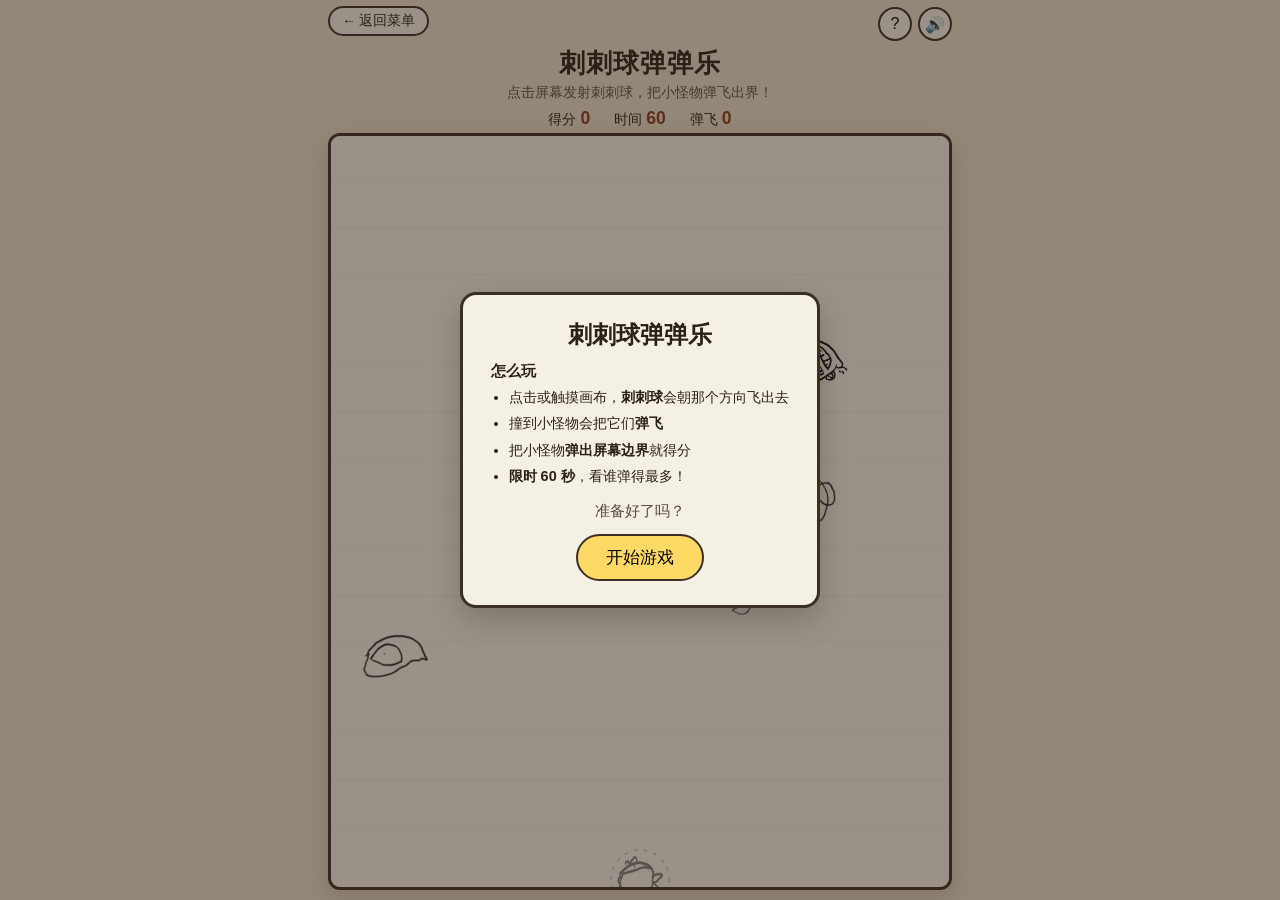
==== games/bounce.html @ f75e5ae0 "feat: add forest whack-a-mole and spiky ball bounce games with new SFX Co-authored-by: Cursor <curso" ====
<!DOCTYPE html>
<html lang="zh-CN">

<head>
  <meta charset="UTF-8" />
  <meta name="viewport" content="width=device-width, initial-scale=1.0, viewport-fit=cover" />
  <title>刺刺球弹弹乐 · 手绘小怪物乐园</title>
  <link rel="stylesheet" href="../css/common.css" />
  <link rel="stylesheet" href="../css/game.css" />
</head>

<body class="game-page">
  <div class="game-shell">
    <header class="game-top">
      <div class="top-bar">
        <a class="back-link" href="../index.html">← 返回菜单</a>
        <div class="top-actions">
          <button id="help-btn" class="icon-btn" type="button" title="游戏说明">?</button>
          <button id="mute-btn" class="icon-btn" type="button" title="静音">🔊</button>
        </div>
      </div>
      <h1>刺刺球弹弹乐</h1>
      <p class="hint">点击屏幕发射刺刺球，把小怪物弹飞出界！</p>
      <div class="hud">
        <span>得分 <strong id="score">0</strong></span>
        <span>时间 <strong id="timer">60</strong></span>
        <span>弹飞 <strong id="knocked">0</strong></span>
      </div>
    </header>

    <div class="canvas-wrap">
      <canvas id="game" aria-label="刺刺球弹弹乐游戏画布"></canvas>
    </div>

    <div id="overlay" class="overlay">
      <div class="panel panel-wide">
        <h2 id="overlay-title">刺刺球弹弹乐</h2>
        <div id="overlay-rules" class="rules">
          <p><strong>怎么玩</strong></p>
          <ul>
            <li>点击或触摸画布，<strong>刺刺球</strong>会朝那个方向飞出去</li>
            <li>撞到小怪物会把它们<strong>弹飞</strong></li>
            <li>把小怪物<strong>弹出屏幕边界</strong>就得分</li>
            <li><strong>限时 60 秒</strong>，看谁弹得最多！</li>
          </ul>
        </div>
        <p id="overlay-msg" class="overlay-sub">准备好了吗？</p>
        <button id="start-btn" type="button">开始游戏</button>
      </div>
    </div>

    <div id="help-modal" class="overlay hidden">
      <div class="panel panel-wide">
        <h2>游戏说明</h2>
        <div class="rules">
          <p><strong>操作</strong></p>
          <ul>
            <li>点击哪里，刺刺球就往哪里飞</li>
            <li>最多同时有 2 颗刺刺球在场上</li>
          </ul>
          <p><strong>得分</strong></p>
          <ul>
            <li>每弹飞一只小怪物 +15 分</li>
            <li>连续弹飞有连击加分</li>
          </ul>
          <p><strong>小提示</strong></p>
          <ul>
            <li>瞄着怪物密集的地方打效果更好</li>
            <li>撞墙会反弹，善用角度！</li>
          </ul>
        </div>
        <button id="help-close-btn" type="button">知道了</button>
      </div>
    </div>
  </div>

  <script src="../js/audio.js"></script>
  <script src="../js/bounce.js"></script>
</body>

</html>
---- css/common.css ----
*,
*::before,
*::after {
  box-sizing: border-box;
}

body {
  margin: 0;
  min-height: 100vh;
  font-family: "Segoe UI", "PingFang SC", "Microsoft YaHei", sans-serif;
  background: #e8dcc8;
  color: #2a2018;
}

a {
  color: inherit;
}

footer {
  font-size: 0.85rem;
  opacity: 0.6;
  text-align: center;
}

.back-link {
  display: inline-flex;
  align-items: center;
  gap: 4px;
  margin-bottom: 12px;
  padding: 6px 14px;
  border: 2px solid #3d2e22;
  border-radius: 999px;
  background: #f5f0e4;
  text-decoration: none;
  font-size: 0.95rem;
  transition: background 0.12s, transform 0.12s;
}

.back-link:hover {
  background: #fff8ea;
  transform: translateX(-2px);
}
---- css/game.css ----
html,
body.game-page {
  height: 100%;
  overflow: hidden;
}

body.game-page {
  position: fixed;
  inset: 0;
  width: 100%;
  display: flex;
  justify-content: center;
  padding: 0;
  box-sizing: border-box;
  background: #e8dcc8;
}

.game-shell {
  width: min(100%, 640px);
  height: 100%;
  display: flex;
  flex-direction: column;
  gap: 4px;
  padding: 6px 8px;
  padding-bottom: max(6px, env(safe-area-inset-bottom));
  box-sizing: border-box;
}

.game-top {
  flex-shrink: 0;
  text-align: center;
}

.top-bar {
  display: flex;
  align-items: center;
  justify-content: space-between;
  margin-bottom: 4px;
}

.top-actions {
  display: flex;
  gap: 6px;
}

.icon-btn {
  width: 34px;
  height: 34px;
  border: 2px solid #3d2e22;
  border-radius: 50%;
  background: #f5f0e4;
  font: inherit;
  font-size: 1rem;
  cursor: pointer;
  display: flex;
  align-items: center;
  justify-content: center;
  transition: background 0.12s, transform 0.12s;
}

.icon-btn:hover {
  background: #fff8ea;
  transform: scale(1.06);
}

.icon-btn.muted {
  opacity: 0.55;
}

.game-top h1 {
  margin: 0;
  font-size: clamp(1.2rem, 4vw, 1.6rem);
  letter-spacing: 0.04em;
}

.game-top .hint {
  margin: 2px 0 6px;
  opacity: 0.75;
  font-size: clamp(0.78rem, 2.5vw, 0.9rem);
}

.game-top .back-link {
  margin-bottom: 6px;
  padding: 4px 12px;
  font-size: 0.85rem;
}

.hud {
  display: flex;
  justify-content: center;
  gap: clamp(12px, 4vw, 24px);
  font-size: 0.9rem;
}

.hud strong {
  font-size: 1.1rem;
  color: #8b3a1a;
}

#combo {
  display: inline-block;
  transition: color 0.35s ease, transform 0.25s ease;
}

.canvas-wrap {
  flex: 1;
  min-height: 0;
  display: flex;
  border: 3px solid #3d2e22;
  border-radius: 12px;
  overflow: hidden;
  box-shadow: 0 8px 24px rgba(42, 32, 24, 0.18);
  background: #f5f0e4;
}

#game {
  display: block;
  width: 100%;
  height: 100%;
  cursor: none;
  touch-action: none;
}

.game-footer {
  flex-shrink: 0;
  font-size: 0.75rem;
  opacity: 0.5;
  text-align: center;
  margin: 0;
}

.overlay {
  position: fixed;
  inset: 0;
  background: rgba(42, 32, 24, 0.45);
  display: flex;
  align-items: center;
  justify-content: center;
  z-index: 10;
}

.overlay.hidden {
  display: none;
}

.panel {
  background: #f5f0e4;
  border: 3px solid #3d2e22;
  border-radius: 16px;
  padding: 24px 28px;
  text-align: center;
  max-width: 90vw;
  box-shadow: 0 12px 32px rgba(0, 0, 0, 0.2);
}

.panel h2 {
  margin: 0 0 8px;
}

.panel p {
  margin: 0 0 16px;
  opacity: 0.8;
  font-size: 0.95rem;
}

.panel-wide {
  max-width: 420px;
  text-align: left;
}

.panel-wide h2 {
  text-align: center;
}

.rules {
  margin: 0 0 14px;
  font-size: 0.9rem;
  line-height: 1.55;
}

.rules p {
  margin: 0 0 4px;
  opacity: 1;
}

.rules ul {
  margin: 0 0 10px;
  padding-left: 1.2em;
}

.rules li {
  margin-bottom: 4px;
}

.overlay-sub {
  text-align: center;
  margin-bottom: 12px !important;
}

.rules.hidden,
#overlay-rules.hidden {
  display: none;
}

#start-btn {
  font: inherit;
  font-size: 1.05rem;
  padding: 10px 28px;
  border: 2px solid #3d2e22;
  border-radius: 999px;
  background: #ffd966;
  cursor: pointer;
  transition: transform 0.12s, background 0.12s;
}

#start-btn:hover {
  background: #ffec9a;
  transform: scale(1.04);
}

#help-close-btn {
  font: inherit;
  font-size: 1.05rem;
  padding: 10px 28px;
  border: 2px solid #3d2e22;
  border-radius: 999px;
  background: #ffd966;
  cursor: pointer;
  transition: transform 0.12s, background 0.12s;
}

#help-close-btn:hover {
  background: #ffec9a;
  transform: scale(1.04);
}

#help-close-btn,
#start-btn {
  display: block;
  margin: 0 auto;
}

@media (max-height: 680px) {
  .game-top h1 {
    display: none;
  }
}

@media (max-height: 720px) {
  .game-top .hint {
    display: none;
  }

  .game-top h1 {
    font-size: 1.05rem;
  }

  .top-bar {
    margin-bottom: 2px;
  }

  .game-top .back-link {
    margin-bottom: 0;
    padding: 3px 10px;
    font-size: 0.8rem;
  }

  .hud {
    font-size: 0.8rem;
    gap: 10px;
  }

  .hud strong {
    font-size: 0.95rem;
  }
}
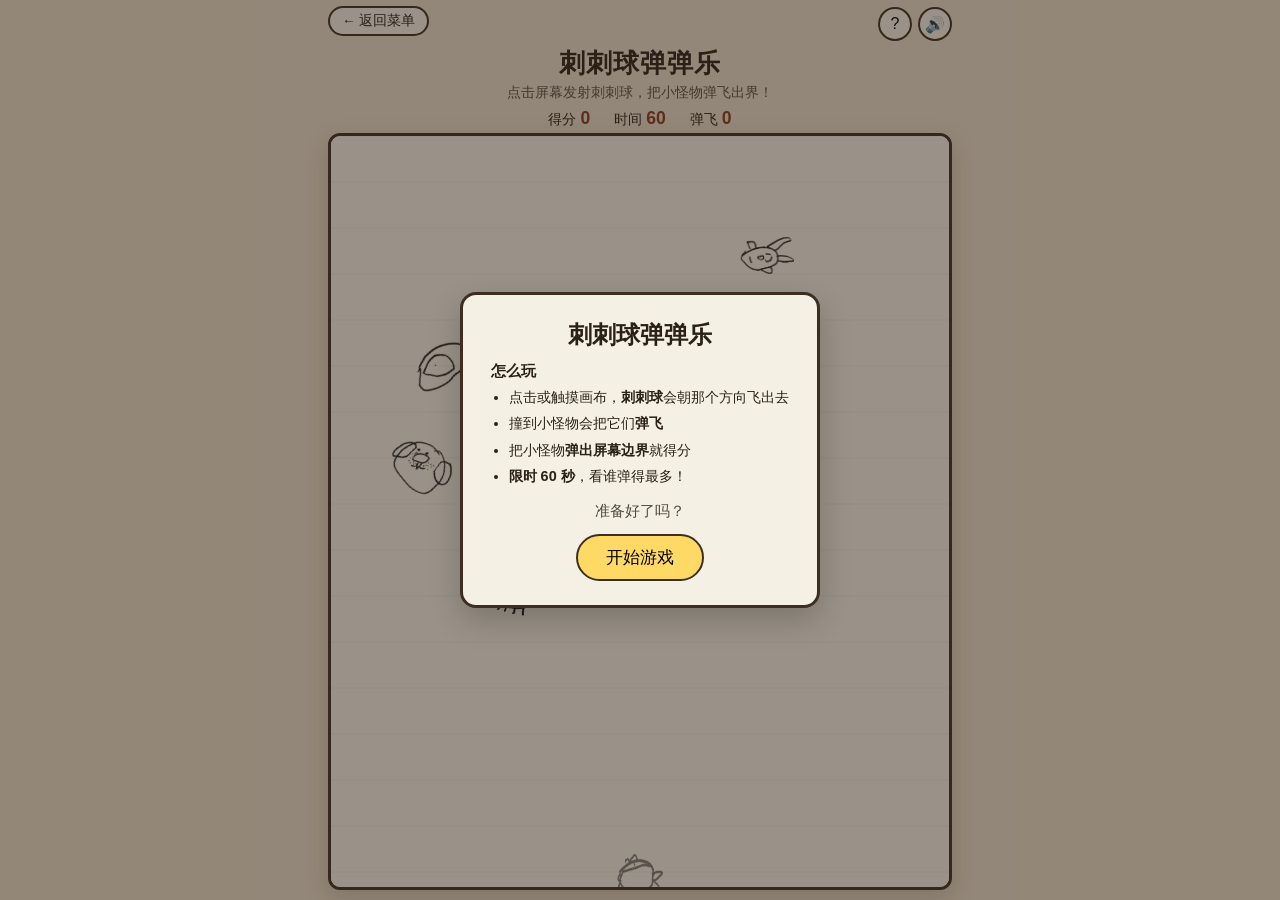
==== commit d9cf4c24: "fix: bounce one-hit knock-out physics and correct dog bark sound Co-authored-by: Cursor <cursoragent" ====
--- a/games/bounce.html
+++ b/games/bounce.html
@@ -56,7 +56,7 @@
           <p><strong>操作</strong></p>
           <ul>
             <li>点击哪里，刺刺球就往哪里飞</li>
-            <li>最多同时有 2 颗刺刺球在场上</li>
+            <li>最多同时 1 颗刺刺球，撞到就把怪物弹飞出去</li>
           </ul>
           <p><strong>得分</strong></p>
           <ul>
--- a/css/game.css
+++ b/css/game.css
@@ -117,8 +117,12 @@
   display: block;
   width: 100%;
   height: 100%;
+  cursor: pointer;
+  touch-action: none;
+}
+
+body.game-catch #game {
   cursor: none;
-  touch-action: none;
 }
 
 .game-footer {
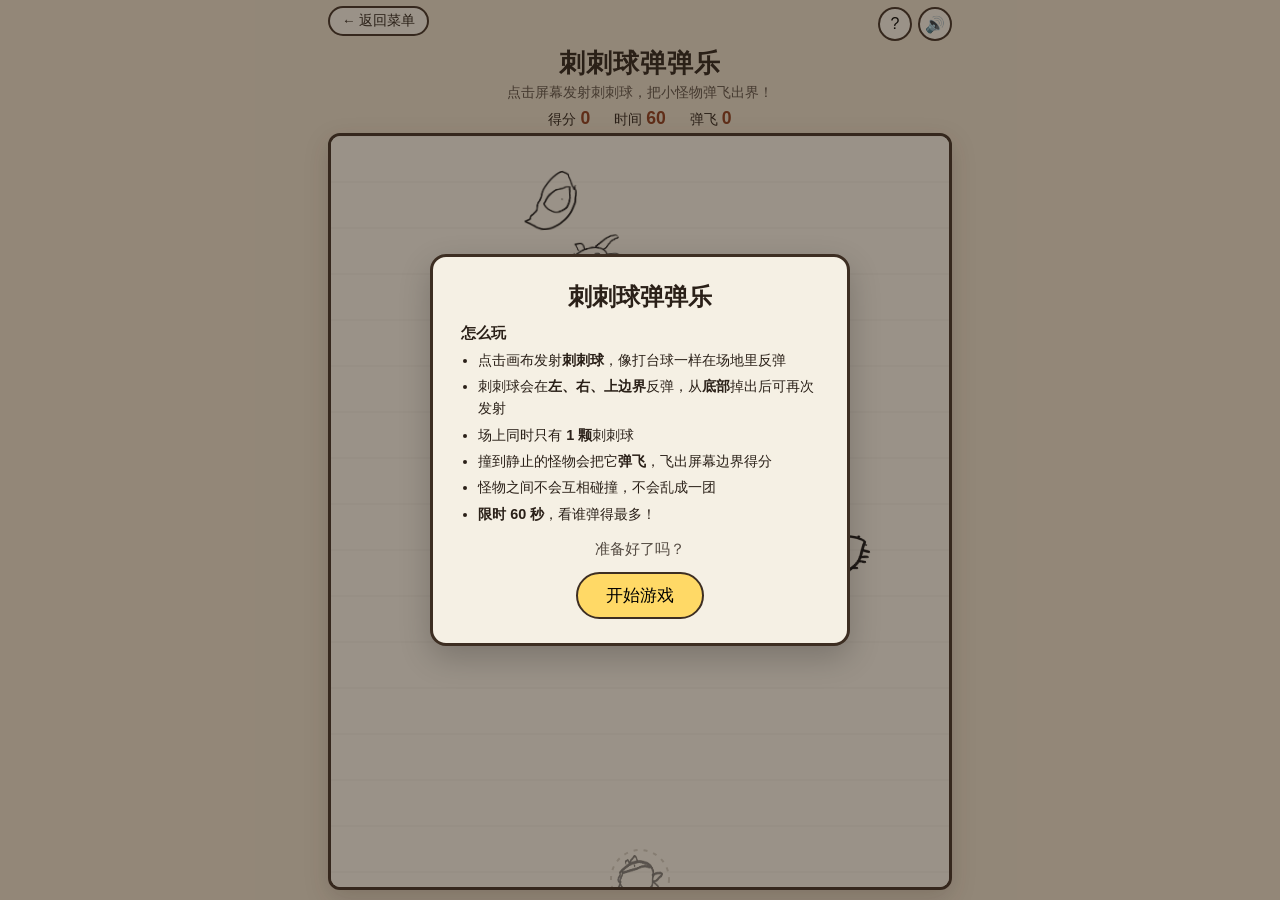
==== commit 2bc8db72: "refactor: super billiards mode for spiky ball bounce physics Co-authored-by: Cursor <cursoragent@cur" ====
--- a/games/bounce.html
+++ b/games/bounce.html
@@ -38,9 +38,11 @@
         <div id="overlay-rules" class="rules">
           <p><strong>怎么玩</strong></p>
           <ul>
-            <li>点击或触摸画布，<strong>刺刺球</strong>会朝那个方向飞出去</li>
-            <li>撞到小怪物会把它们<strong>弹飞</strong></li>
-            <li>把小怪物<strong>弹出屏幕边界</strong>就得分</li>
+            <li>点击画布发射<strong>刺刺球</strong>，像打台球一样在场地里反弹</li>
+            <li>刺刺球会在<strong>左、右、上边界</strong>反弹，从<strong>底部</strong>掉出后可再次发射</li>
+            <li>场上同时只有 <strong>1 颗</strong>刺刺球</li>
+            <li>撞到静止的怪物会把它<strong>弹飞</strong>，飞出屏幕边界得分</li>
+            <li>怪物之间不会互相碰撞，不会乱成一团</li>
             <li><strong>限时 60 秒</strong>，看谁弹得最多！</li>
           </ul>
         </div>
@@ -56,7 +58,7 @@
           <p><strong>操作</strong></p>
           <ul>
             <li>点击哪里，刺刺球就往哪里飞</li>
-            <li>最多同时 1 颗刺刺球，撞到就把怪物弹飞出去</li>
+            <li>刺刺球撞墙会反弹，掉出底边才能再发下一颗</li>
           </ul>
           <p><strong>得分</strong></p>
           <ul>
